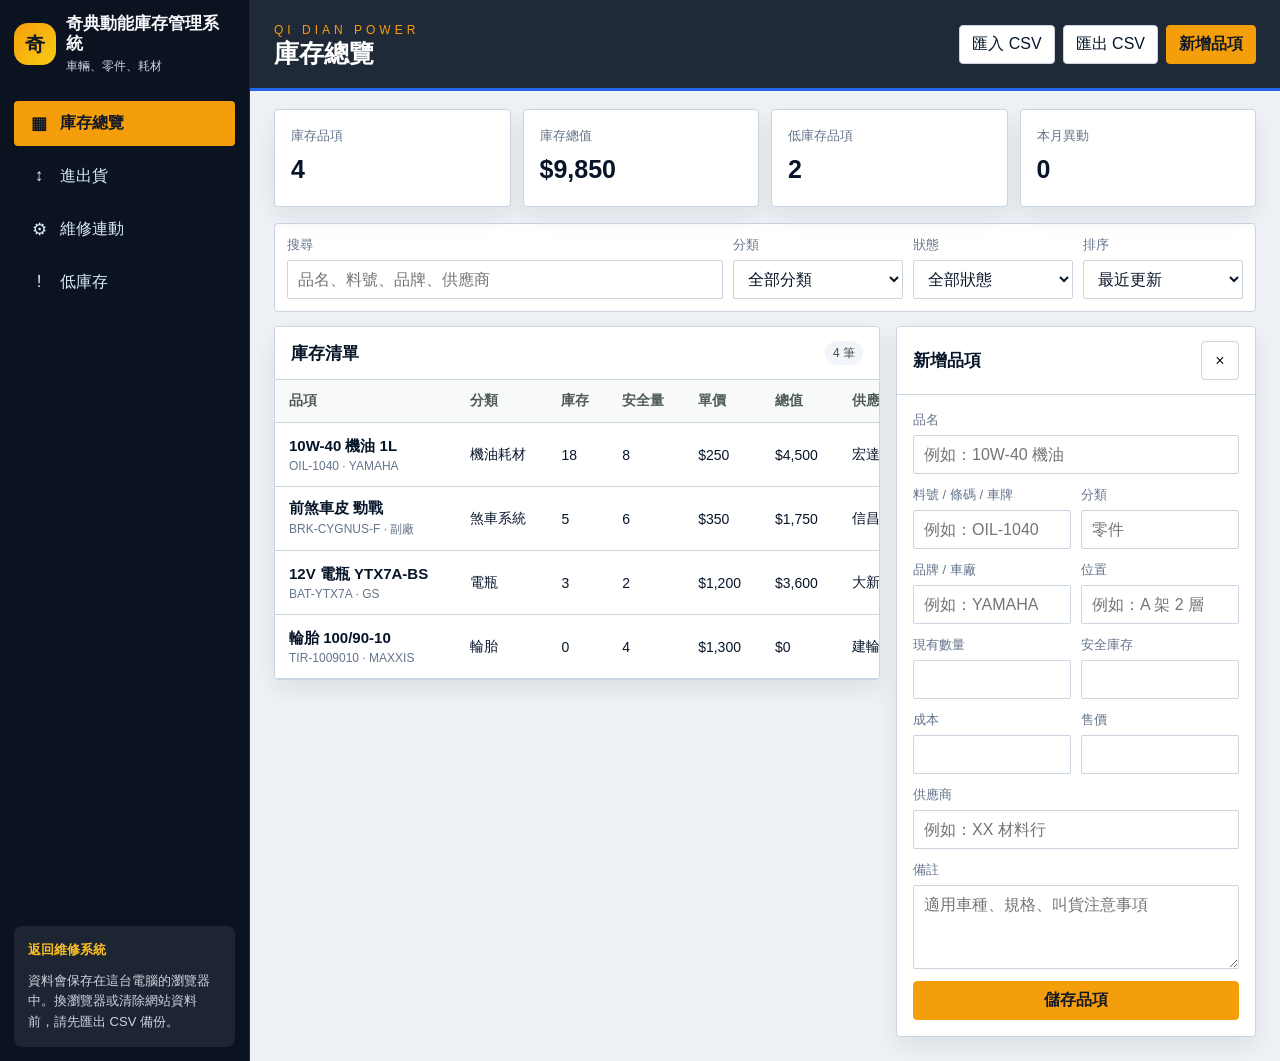
==== inventory.html @ c24cd1cf "Add inventory management page" ====
<!doctype html>
<html lang="zh-Hant">
<head>
  <meta charset="utf-8">
  <meta name="viewport" content="width=device-width, initial-scale=1">
  <title>奇典動能庫存管理系統</title>
  <style>
    :root {
      color-scheme: light;
      --bg: #eef2f6;
      --panel: #ffffff;
      --panel-2: #f1f5f9;
      --text: #061529;
      --muted: #64748b;
      --line: #cbd5e1;
      --primary: #f59e0b;
      --primary-2: #d97706;
      --accent: #2563eb;
      --danger: #dc2626;
      --ok: #16a34a;
      --side: #0b1220;
      --top: #1f2937;
      --shadow: 0 10px 24px rgba(15, 23, 42, .08);
    }

    * { box-sizing: border-box; }

    body {
      margin: 0;
      min-height: 100vh;
      font-family: "Microsoft JhengHei", "Noto Sans TC", Arial, sans-serif;
      background: var(--bg);
      color: var(--text);
    }

    button, input, select, textarea { font: inherit; }

    .app-shell {
      display: grid;
      grid-template-columns: 250px minmax(0, 1fr);
      min-height: 100vh;
    }

    aside {
      background: var(--side);
      color: #f8fafc;
      padding: 14px;
      display: flex;
      flex-direction: column;
      gap: 18px;
      border-right: 1px solid #1e293b;
    }

    .brand {
      display: flex;
      align-items: center;
      gap: 10px;
      padding: 0 0 8px;
    }

    .brand-mark {
      width: 42px;
      height: 42px;
      border-radius: 14px;
      background: linear-gradient(135deg, #f59e0b, #facc15);
      color: #111827;
      display: grid;
      place-items: center;
      font-weight: 900;
      font-size: 20px;
    }

    .brand h1 {
      margin: 0;
      font-size: 17px;
      line-height: 1.2;
      letter-spacing: 0;
    }

    .brand span {
      display: block;
      color: #cbd5e1;
      font-size: 12px;
      margin-top: 3px;
    }

    nav {
      display: grid;
      gap: 8px;
    }

    .nav-btn {
      appearance: none;
      border: 0;
      width: 100%;
      min-height: 42px;
      border-radius: 4px;
      padding: 12px 14px;
      color: #dbeafe;
      background: transparent;
      display: flex;
      align-items: center;
      gap: 10px;
      text-align: left;
      cursor: pointer;
    }

    .nav-btn:hover, .nav-btn.active {
      background: #f59e0b;
      color: #111827;
      font-weight: 900;
    }

    .nav-icon {
      width: 22px;
      text-align: center;
      font-size: 17px;
    }

    .sidebar-note {
      margin-top: auto;
      padding: 14px;
      border-radius: 8px;
      background: rgba(255,255,255,.08);
      color: #cbd5e1;
      font-size: 13px;
      line-height: 1.6;
    }

    .side-link {
      display: block;
      color: #fbbf24;
      font-weight: 900;
      text-decoration: none;
      margin-bottom: 10px;
    }

    main {
      padding: 0;
      min-width: 0;
    }

    .topbar {
      background: var(--top);
      color: #ffffff;
      border-bottom: 3px solid #2563eb;
      padding: 18px 24px;
      display: flex;
      align-items: center;
      justify-content: space-between;
      gap: 16px;
      margin-bottom: 18px;
    }

    .topbar h2 {
      margin: 0;
      font-size: 25px;
      letter-spacing: 0;
    }

    .topbar p {
      margin: 5px 0 0;
      color: #f59e0b;
      text-transform: uppercase;
      letter-spacing: 4px;
      font-size: 12px;
    }

    .actions {
      display: flex;
      align-items: center;
      gap: 8px;
      flex-wrap: wrap;
    }

    .btn {
      border: 1px solid var(--line);
      border-radius: 4px;
      background: var(--panel);
      color: var(--text);
      min-height: 39px;
      padding: 8px 12px;
      cursor: pointer;
      display: inline-flex;
      align-items: center;
      justify-content: center;
      gap: 8px;
      white-space: nowrap;
    }

    .btn:hover { border-color: #bac9c0; }
    .btn.primary { background: #f59e0b; border-color: #f59e0b; color: #111827; font-weight: 900; }
    .btn.primary:hover { background: var(--primary-2); }
    .btn.danger { color: var(--danger); border-color: #fecaca; }
    .btn.icon { width: 38px; padding: 0; }

    .stats {
      display: grid;
      grid-template-columns: repeat(4, minmax(0, 1fr));
      gap: 12px;
      margin: 0 24px 16px;
    }

    .stat {
      background: var(--panel);
      border: 1px solid var(--line);
      border-radius: 4px;
      padding: 16px;
      box-shadow: var(--shadow);
      min-height: 98px;
    }

    .stat span {
      color: var(--muted);
      font-size: 13px;
    }

    .stat strong {
      display: block;
      margin-top: 10px;
      font-size: 25px;
      letter-spacing: 0;
    }

    .toolbar {
      display: grid;
      grid-template-columns: minmax(220px, 1fr) 170px 160px 160px;
      gap: 10px;
      background: var(--panel);
      border: 1px solid var(--line);
      border-radius: 4px;
      padding: 12px;
      margin: 0 24px 14px;
    }

    .field {
      display: grid;
      gap: 6px;
    }

    label {
      color: var(--muted);
      font-size: 13px;
    }

    input, select, textarea {
      width: 100%;
      border: 1px solid var(--line);
      border-radius: 2px;
      background: white;
      color: var(--text);
      padding: 9px 10px;
      min-height: 39px;
      outline: none;
    }

    textarea {
      resize: vertical;
      min-height: 84px;
    }

    input:focus, select:focus, textarea:focus {
      border-color: var(--primary);
      box-shadow: 0 0 0 3px rgba(18, 107, 89, .12);
    }

    .content-grid {
      display: grid;
      grid-template-columns: minmax(0, 1fr) 360px;
      gap: 16px;
      align-items: start;
      padding: 0 24px 24px;
    }

    .panel {
      background: var(--panel);
      border: 1px solid var(--line);
      border-radius: 4px;
      box-shadow: var(--shadow);
      overflow: hidden;
    }

    .page-panel {
      margin: 0 24px 24px;
    }

    .panel-header {
      padding: 14px 16px;
      border-bottom: 1px solid var(--line);
      background: #ffffff;
      display: flex;
      align-items: center;
      justify-content: space-between;
      gap: 12px;
    }

    .panel-header h3 {
      margin: 0;
      font-size: 17px;
    }

    .table-wrap { overflow-x: auto; }

    table {
      width: 100%;
      border-collapse: collapse;
      min-width: 860px;
    }

    th, td {
      text-align: left;
      padding: 12px 14px;
      border-bottom: 1px solid var(--line);
      vertical-align: middle;
      font-size: 14px;
    }

    th {
      background: #f7faf8;
      color: #4f5c56;
      font-weight: 700;
      position: sticky;
      top: 0;
      z-index: 1;
    }

    tr:hover td { background: #f8fafc; }

    .name-cell strong {
      display: block;
      font-size: 15px;
    }

    .name-cell span {
      display: block;
      color: var(--muted);
      font-size: 12px;
      margin-top: 3px;
    }

    .badge {
      display: inline-flex;
      align-items: center;
      min-height: 24px;
      padding: 3px 8px;
      border-radius: 999px;
      background: var(--panel-2);
      color: #405049;
      font-size: 12px;
      white-space: nowrap;
    }

    .badge.low { background: #fff1d7; color: #8a4d00; }
    .badge.out { background: #ffe5e1; color: var(--danger); }
    .badge.ok { background: #e6f5ec; color: var(--ok); }

    .row-actions {
      display: flex;
      align-items: center;
      gap: 6px;
    }

    .form-body {
      padding: 16px;
      display: grid;
      gap: 12px;
    }

    .form-row {
      display: grid;
      grid-template-columns: 1fr 1fr;
      gap: 10px;
    }

    .tabs {
      display: grid;
      grid-template-columns: 1fr 1fr;
      background: var(--panel-2);
      padding: 4px;
      border-radius: 8px;
      gap: 4px;
    }

    .tab {
      border: 0;
      border-radius: 7px;
      background: transparent;
      min-height: 36px;
      cursor: pointer;
      color: var(--muted);
    }

    .tab.active {
      background: white;
      color: var(--text);
      box-shadow: 0 2px 8px rgba(17, 32, 25, .08);
    }

    .scan-grid {
      display: grid;
      grid-template-columns: minmax(180px, 1fr) 110px;
      gap: 10px;
    }

    .scan-code {
      font-size: 24px;
      font-weight: 800;
      min-height: 58px;
      letter-spacing: 0;
    }

    .scan-result {
      border: 1px dashed var(--line);
      border-radius: 8px;
      min-height: 72px;
      padding: 12px;
      display: grid;
      align-content: center;
      gap: 4px;
      color: var(--muted);
      background: #fbfcfb;
    }

    .scan-result strong {
      color: var(--text);
      font-size: 16px;
    }

    .scan-result.success {
      border-color: #9ed2b4;
      background: #eef9f2;
    }

    .scan-result.error {
      border-color: #efb8b1;
      background: #fff2f0;
    }

    .camera-box {
      border: 1px solid var(--line);
      border-radius: 8px;
      overflow: hidden;
      background: #101714;
    }

    .camera-box video {
      display: block;
      width: 100%;
      max-height: 260px;
      object-fit: cover;
    }

    .empty {
      padding: 34px 16px;
      text-align: center;
      color: var(--muted);
    }

    .log-list {
      display: grid;
      gap: 10px;
      max-height: 360px;
      overflow: auto;
      padding: 14px 16px 16px;
    }

    .log-item {
      border: 1px solid var(--line);
      border-radius: 8px;
      padding: 10px;
      background: #fbfcfb;
      display: grid;
      gap: 4px;
    }

    .log-item strong {
      font-size: 14px;
    }

    .log-item span {
      color: var(--muted);
      font-size: 12px;
    }

    .log-head {
      display: flex;
      align-items: flex-start;
      justify-content: space-between;
      gap: 10px;
    }

    .log-head .btn {
      min-height: 30px;
      width: 30px;
      flex: 0 0 auto;
    }

    .sync-summary {
      display: grid;
      grid-template-columns: repeat(3, minmax(0, 1fr));
      gap: 10px;
      padding: 14px 16px 0;
    }

    .sync-pill {
      background: #f8fafc;
      border: 1px solid var(--line);
      border-radius: 4px;
      padding: 12px;
      color: var(--muted);
      font-size: 13px;
    }

    .sync-pill strong {
      display: block;
      color: var(--text);
      font-size: 22px;
      margin-top: 4px;
    }

    .repair-list {
      display: grid;
      gap: 12px;
      padding: 16px;
    }

    .repair-card {
      border: 1px solid var(--line);
      border-radius: 4px;
      background: #ffffff;
      overflow: hidden;
    }

    .repair-head {
      display: flex;
      align-items: flex-start;
      justify-content: space-between;
      gap: 12px;
      padding: 12px;
      background: #f8fafc;
      border-bottom: 1px solid var(--line);
    }

    .repair-head strong {
      display: block;
      font-size: 16px;
    }

    .repair-head span, .repair-part span {
      color: var(--muted);
      font-size: 13px;
    }

    .repair-parts {
      display: grid;
      gap: 8px;
      padding: 12px;
    }

    .repair-part {
      display: grid;
      grid-template-columns: minmax(180px, 1fr) minmax(170px, 1fr) auto;
      gap: 10px;
      align-items: center;
      border: 1px solid #e2e8f0;
      border-radius: 4px;
      padding: 10px;
    }

    .repair-match {
      color: var(--ok);
      font-weight: 900;
      font-size: 13px;
    }

    .repair-miss {
      color: var(--danger);
      font-weight: 900;
      font-size: 13px;
    }

    .repair-done {
      color: var(--muted);
      font-weight: 900;
      font-size: 13px;
    }

    .hidden { display: none !important; }

    @media (max-width: 1080px) {
      .app-shell { grid-template-columns: 1fr; }
      aside {
        position: sticky;
        top: 0;
        z-index: 3;
        padding: 12px;
      }
      .brand, .sidebar-note { display: none; }
      nav {
        display: flex;
        overflow-x: auto;
      }
      .nav-btn {
        width: auto;
        min-width: 118px;
        justify-content: center;
      }
      .stats { grid-template-columns: repeat(2, minmax(0, 1fr)); }
      .content-grid { grid-template-columns: 1fr; }
      .toolbar { grid-template-columns: 1fr 1fr; }
      .repair-part { grid-template-columns: 1fr; }
    }

    @media (max-width: 640px) {
      main { padding: 16px; }
      .topbar { align-items: flex-start; flex-direction: column; }
      .stats { grid-template-columns: 1fr; }
      .toolbar { grid-template-columns: 1fr; }
      .form-row { grid-template-columns: 1fr; }
      .sync-summary { grid-template-columns: 1fr; }
      .actions { width: 100%; }
      .actions .btn { flex: 1 1 auto; }
    }
  </style>
</head>
<body>
  <div class="app-shell">
    <aside>
      <div class="brand">
        <div class="brand-mark">奇</div>
        <div>
          <h1>奇典動能庫存管理系統</h1>
          <span>車輛、零件、耗材</span>
        </div>
      </div>
      <nav aria-label="主要功能">
        <button class="nav-btn active" data-view="inventory"><span class="nav-icon">▦</span>庫存總覽</button>
        <button class="nav-btn" data-view="movement"><span class="nav-icon">↕</span>進出貨</button>
        <button class="nav-btn" data-view="repair"><span class="nav-icon">⚙</span>維修連動</button>
        <button class="nav-btn" data-view="alerts"><span class="nav-icon">!</span>低庫存</button>
      </nav>
      <div class="sidebar-note">
        <a class="side-link" href="index.html">返回維修系統</a>
        資料會保存在這台電腦的瀏覽器中。換瀏覽器或清除網站資料前，請先匯出 CSV 備份。
      </div>
    </aside>

    <main>
      <section class="topbar">
        <div>
          <p id="viewSubtitle">QI DIAN POWER</p>
          <h2 id="viewTitle">庫存總覽</h2>
        </div>
        <div class="actions">
          <button class="btn" id="importBtn">匯入 CSV</button>
          <button class="btn" id="exportBtn">匯出 CSV</button>
          <button class="btn primary" id="newItemBtn">新增品項</button>
          <input class="hidden" type="file" id="importFile" accept=".csv,text/csv">
        </div>
      </section>

      <section class="stats" aria-label="庫存統計">
        <div class="stat"><span>庫存品項</span><strong id="statItems">0</strong></div>
        <div class="stat"><span>庫存總值</span><strong id="statValue">$0</strong></div>
        <div class="stat"><span>低庫存品項</span><strong id="statLow">0</strong></div>
        <div class="stat"><span>本月異動</span><strong id="statMoves">0</strong></div>
      </section>

      <section id="inventoryView">
        <div class="toolbar">
          <div class="field">
            <label for="searchInput">搜尋</label>
            <input id="searchInput" type="search" placeholder="品名、料號、品牌、供應商">
          </div>
          <div class="field">
            <label for="categoryFilter">分類</label>
            <select id="categoryFilter">
              <option value="">全部分類</option>
            </select>
          </div>
          <div class="field">
            <label for="statusFilter">狀態</label>
            <select id="statusFilter">
              <option value="">全部狀態</option>
              <option value="ok">庫存正常</option>
              <option value="low">低庫存</option>
              <option value="out">缺貨</option>
            </select>
          </div>
          <div class="field">
            <label for="sortSelect">排序</label>
            <select id="sortSelect">
              <option value="updatedDesc">最近更新</option>
              <option value="nameAsc">品名 A-Z</option>
              <option value="stockAsc">庫存由少到多</option>
              <option value="valueDesc">總值由高到低</option>
            </select>
          </div>
        </div>

        <div class="content-grid">
          <div class="panel">
            <div class="panel-header">
              <h3>庫存清單</h3>
              <span class="badge" id="resultCount">0 筆</span>
            </div>
            <div class="table-wrap">
              <table>
                <thead>
                  <tr>
                    <th>品項</th>
                    <th>分類</th>
                    <th>庫存</th>
                    <th>安全量</th>
                    <th>單價</th>
                    <th>總值</th>
                    <th>供應商</th>
                    <th>狀態</th>
                    <th>操作</th>
                  </tr>
                </thead>
                <tbody id="itemsTable"></tbody>
              </table>
            </div>
            <div class="empty hidden" id="emptyState">目前沒有符合條件的庫存品項。</div>
          </div>

          <div class="panel">
            <div class="panel-header">
              <h3 id="formTitle">新增品項</h3>
              <button class="btn icon" id="clearFormBtn" title="清空表單">×</button>
            </div>
            <form class="form-body" id="itemForm">
              <input type="hidden" id="itemId">
              <div class="field">
                <label for="itemName">品名</label>
                <input id="itemName" required placeholder="例如：10W-40 機油">
              </div>
              <div class="form-row">
                <div class="field">
                  <label for="itemSku">料號 / 條碼 / 車牌</label>
                  <input id="itemSku" placeholder="例如：OIL-1040">
                </div>
                <div class="field">
                  <label for="itemCategory">分類</label>
                  <input id="itemCategory" list="categoryList" required placeholder="零件">
                  <datalist id="categoryList"></datalist>
                </div>
              </div>
              <div class="form-row">
                <div class="field">
                  <label for="itemBrand">品牌 / 車廠</label>
                  <input id="itemBrand" placeholder="例如：YAMAHA">
                </div>
                <div class="field">
                  <label for="itemLocation">位置</label>
                  <input id="itemLocation" placeholder="例如：A 架 2 層">
                </div>
              </div>
              <div class="form-row">
                <div class="field">
                  <label for="itemStock">現有數量</label>
                  <input id="itemStock" type="number" min="0" step="1" required>
                </div>
                <div class="field">
                  <label for="itemMin">安全庫存</label>
                  <input id="itemMin" type="number" min="0" step="1" required>
                </div>
              </div>
              <div class="form-row">
                <div class="field">
                  <label for="itemCost">成本</label>
                  <input id="itemCost" type="number" min="0" step="1">
                </div>
                <div class="field">
                  <label for="itemPrice">售價</label>
                  <input id="itemPrice" type="number" min="0" step="1" required>
                </div>
              </div>
              <div class="field">
                <label for="itemSupplier">供應商</label>
                <input id="itemSupplier" placeholder="例如：XX 材料行">
              </div>
              <div class="field">
                <label for="itemNote">備註</label>
                <textarea id="itemNote" placeholder="適用車種、規格、叫貨注意事項"></textarea>
              </div>
              <button class="btn primary" type="submit">儲存品項</button>
            </form>
          </div>
        </div>
      </section>

      <section id="movementView" class="hidden">
        <div class="content-grid">
          <div class="panel">
            <div class="panel-header">
              <h3>掃描加減庫存</h3>
              <span class="badge">掃描料號或條碼</span>
            </div>
            <form class="form-body" id="scanForm">
              <div class="tabs" role="tablist">
                <button class="tab scan-tab active" type="button" data-scan-type="in">掃描加庫存</button>
                <button class="tab scan-tab" type="button" data-scan-type="out">掃描扣庫存</button>
              </div>
              <div class="scan-grid">
                <div class="field">
                  <label for="scanCode">條碼 / 料號</label>
                  <input class="scan-code" id="scanCode" autocomplete="off" placeholder="掃描後按 Enter" required>
                </div>
                <div class="field">
                  <label for="scanQty">數量</label>
                  <input id="scanQty" type="number" min="1" step="1" value="1" required>
                </div>
              </div>
              <div class="form-row">
                <div class="field">
                  <label for="scanDate">進出貨日期</label>
                  <input id="scanDate" type="date" required>
                </div>
                <div class="field">
                  <label for="scanPayment">付款方式</label>
                  <select id="scanPayment" required>
                    <option value="cash">現金</option>
                    <option value="monthly">月結</option>
                  </select>
                </div>
              </div>
              <div class="field">
                <label for="scanNote">備註</label>
                <input id="scanNote" placeholder="例如：掃描銷售、補貨入庫">
              </div>
              <div class="scan-result" id="scanResult">
                <strong>等待掃描</strong>
                <span>會比對品項的「料號 / 條碼 / 車牌」欄位，也可輸入完整品名。</span>
              </div>
              <div class="actions">
                <button class="btn" type="button" id="startCameraBtn">開啟相機掃描</button>
                <button class="btn hidden" type="button" id="stopCameraBtn">停止相機</button>
              </div>
              <div class="camera-box hidden" id="cameraBox">
                <video id="scanVideo" muted playsinline></video>
              </div>
              <button class="btn primary" type="submit">執行掃描異動</button>
            </form>
          </div>

          <div class="panel">
            <div class="panel-header">
              <h3>最近異動</h3>
              <button class="btn danger" id="clearLogsBtn">清除紀錄</button>
            </div>
            <div class="log-list" id="logList"></div>
            <div class="empty hidden" id="logEmpty">尚無進出貨紀錄。</div>
          </div>
        </div>

        <div class="panel" style="margin-top: 16px;">
          <div class="panel-header">
            <h3>手動進出貨登記</h3>
          </div>
          <form class="form-body" id="moveForm">
            <div class="tabs" role="tablist">
              <button class="tab move-tab active" type="button" data-move-type="in">進貨</button>
              <button class="tab move-tab" type="button" data-move-type="out">出貨 / 維修使用</button>
            </div>
            <div class="field">
              <label for="moveItem">品項</label>
              <select id="moveItem" required></select>
            </div>
            <div class="form-row">
              <div class="field">
                <label for="moveQty">數量</label>
                <input id="moveQty" type="number" min="1" step="1" required>
              </div>
              <div class="field">
                <label for="moveDate">進出貨日期</label>
                <input id="moveDate" type="date" required>
              </div>
            </div>
            <div class="field">
              <label for="movePayment">付款方式</label>
              <select id="movePayment" required>
                <option value="cash">現金</option>
                <option value="monthly">月結</option>
              </select>
            </div>
            <div class="field">
              <label for="moveNote">備註</label>
              <textarea id="moveNote" placeholder="例如：客戶維修、補貨單號、供應商"></textarea>
            </div>
            <button class="btn primary" type="submit">登記異動</button>
          </form>
        </div>
      </section>

      <section id="repairView" class="hidden">
        <div class="panel page-panel">
          <div class="panel-header">
            <h3>維修系統連動扣庫存</h3>
            <div class="actions">
              <a class="btn" href="index.html">開啟維修系統</a>
              <button class="btn primary" id="refreshRepairBtn" type="button">重新讀取工單</button>
            </div>
          </div>
          <div class="sync-summary" id="repairSummary"></div>
          <div class="repair-list" id="repairList"></div>
          <div class="empty hidden" id="repairEmpty">目前讀不到維修工單，請先在維修系統建立正式工單。</div>
        </div>
      </section>

      <section id="alertsView" class="hidden">
        <div class="panel page-panel">
          <div class="panel-header">
            <h3>低庫存與缺貨品項</h3>
            <span class="badge low" id="alertCount">0 筆需處理</span>
          </div>
          <div class="table-wrap">
            <table>
              <thead>
                <tr>
                  <th>品項</th>
                  <th>分類</th>
                  <th>目前庫存</th>
                  <th>安全量</th>
                  <th>建議補量</th>
                  <th>供應商</th>
                  <th>位置</th>
                  <th>操作</th>
                </tr>
              </thead>
              <tbody id="alertsTable"></tbody>
            </table>
          </div>
          <div class="empty hidden" id="alertsEmpty">所有品項都高於安全庫存。</div>
        </div>
      </section>
    </main>
  </div>

  <script>
    const STORAGE_KEY = "motorcycle-shop-inventory-v1";
    const LOG_KEY = "motorcycle-shop-inventory-logs-v1";
    const REPAIR_KEY = "shaochi_v14_data";

    const defaultItems = [
      { id: crypto.randomUUID(), name: "10W-40 機油 1L", sku: "OIL-1040", category: "機油耗材", brand: "YAMAHA", location: "A1", stock: 18, min: 8, cost: 150, price: 250, supplier: "宏達材料", note: "常用保養品", updatedAt: new Date().toISOString() },
      { id: crypto.randomUUID(), name: "前煞車皮 勁戰", sku: "BRK-CYGNUS-F", category: "煞車系統", brand: "副廠", location: "B2", stock: 5, min: 6, cost: 180, price: 350, supplier: "信昌零件", note: "適用三至五代", updatedAt: new Date().toISOString() },
      { id: crypto.randomUUID(), name: "12V 電瓶 YTX7A-BS", sku: "BAT-YTX7A", category: "電瓶", brand: "GS", location: "C1", stock: 3, min: 2, cost: 780, price: 1200, supplier: "大新電池", note: "", updatedAt: new Date().toISOString() },
      { id: crypto.randomUUID(), name: "輪胎 100/90-10", sku: "TIR-1009010", category: "輪胎", brand: "MAXXIS", location: "輪胎架", stock: 0, min: 4, cost: 850, price: 1300, supplier: "建輪輪胎", note: "缺貨需補", updatedAt: new Date().toISOString() }
    ];

    let items = loadItems();
    let logs = loadLogs();
    let currentMoveType = "in";
    let currentScanType = "in";
    let cameraStream = null;
    let cameraDetector = null;
    let cameraLoopActive = false;
    let lastCameraCode = "";

    const els = {
      viewTitle: document.querySelector("#viewTitle"),
      viewSubtitle: document.querySelector("#viewSubtitle"),
      navBtns: document.querySelectorAll(".nav-btn"),
      inventoryView: document.querySelector("#inventoryView"),
      movementView: document.querySelector("#movementView"),
      repairView: document.querySelector("#repairView"),
      alertsView: document.querySelector("#alertsView"),
      searchInput: document.querySelector("#searchInput"),
      categoryFilter: document.querySelector("#categoryFilter"),
      statusFilter: document.querySelector("#statusFilter"),
      sortSelect: document.querySelector("#sortSelect"),
      itemsTable: document.querySelector("#itemsTable"),
      alertsTable: document.querySelector("#alertsTable"),
      emptyState: document.querySelector("#emptyState"),
      alertsEmpty: document.querySelector("#alertsEmpty"),
      resultCount: document.querySelector("#resultCount"),
      alertCount: document.querySelector("#alertCount"),
      statItems: document.querySelector("#statItems"),
      statValue: document.querySelector("#statValue"),
      statLow: document.querySelector("#statLow"),
      statMoves: document.querySelector("#statMoves"),
      itemForm: document.querySelector("#itemForm"),
      formTitle: document.querySelector("#formTitle"),
      itemId: document.querySelector("#itemId"),
      itemName: document.querySelector("#itemName"),
      itemSku: document.querySelector("#itemSku"),
      itemCategory: document.querySelector("#itemCategory"),
      itemBrand: document.querySelector("#itemBrand"),
      itemLocation: document.querySelector("#itemLocation"),
      itemStock: document.querySelector("#itemStock"),
      itemMin: document.querySelector("#itemMin"),
      itemCost: document.querySelector("#itemCost"),
      itemPrice: document.querySelector("#itemPrice"),
      itemSupplier: document.querySelector("#itemSupplier"),
      itemNote: document.querySelector("#itemNote"),
      categoryList: document.querySelector("#categoryList"),
      clearFormBtn: document.querySelector("#clearFormBtn"),
      newItemBtn: document.querySelector("#newItemBtn"),
      exportBtn: document.querySelector("#exportBtn"),
      importBtn: document.querySelector("#importBtn"),
      importFile: document.querySelector("#importFile"),
      scanForm: document.querySelector("#scanForm"),
      scanCode: document.querySelector("#scanCode"),
      scanQty: document.querySelector("#scanQty"),
      scanDate: document.querySelector("#scanDate"),
      scanPayment: document.querySelector("#scanPayment"),
      scanNote: document.querySelector("#scanNote"),
      scanResult: document.querySelector("#scanResult"),
      scanTabs: document.querySelectorAll(".scan-tab"),
      startCameraBtn: document.querySelector("#startCameraBtn"),
      stopCameraBtn: document.querySelector("#stopCameraBtn"),
      cameraBox: document.querySelector("#cameraBox"),
      scanVideo: document.querySelector("#scanVideo"),
      moveForm: document.querySelector("#moveForm"),
      moveItem: document.querySelector("#moveItem"),
      moveQty: document.querySelector("#moveQty"),
      moveDate: document.querySelector("#moveDate"),
      movePayment: document.querySelector("#movePayment"),
      moveNote: document.querySelector("#moveNote"),
      moveTabs: document.querySelectorAll(".move-tab"),
      logList: document.querySelector("#logList"),
      logEmpty: document.querySelector("#logEmpty"),
      clearLogsBtn: document.querySelector("#clearLogsBtn"),
      refreshRepairBtn: document.querySelector("#refreshRepairBtn"),
      repairSummary: document.querySelector("#repairSummary"),
      repairList: document.querySelector("#repairList"),
      repairEmpty: document.querySelector("#repairEmpty")
    };

    init();

    function init() {
      els.scanDate.valueAsDate = new Date();
      els.moveDate.valueAsDate = new Date();
      bindEvents();
      render();
    }

    function bindEvents() {
      els.navBtns.forEach(btn => btn.addEventListener("click", () => switchView(btn.dataset.view)));
      [els.searchInput, els.categoryFilter, els.statusFilter, els.sortSelect].forEach(el => el.addEventListener("input", renderInventory));
      els.itemForm.addEventListener("submit", saveItem);
      els.clearFormBtn.addEventListener("click", resetForm);
      els.newItemBtn.addEventListener("click", () => {
        switchView("inventory");
        resetForm();
        els.itemName.focus();
      });
      els.exportBtn.addEventListener("click", exportCsv);
      els.importBtn.addEventListener("click", () => els.importFile.click());
      els.importFile.addEventListener("change", importCsv);
      els.scanTabs.forEach(tab => tab.addEventListener("click", () => setScanType(tab.dataset.scanType)));
      els.scanForm.addEventListener("submit", saveScannedMovement);
      els.startCameraBtn.addEventListener("click", startCameraScan);
      els.stopCameraBtn.addEventListener("click", stopCameraScan);
      els.moveTabs.forEach(tab => tab.addEventListener("click", () => setMoveType(tab.dataset.moveType)));
      els.moveForm.addEventListener("submit", saveMovement);
      els.clearLogsBtn.addEventListener("click", clearLogs);
      els.refreshRepairBtn.addEventListener("click", renderRepairLink);
    }

    function loadItems() {
      const saved = localStorage.getItem(STORAGE_KEY);
      if (!saved) {
        localStorage.setItem(STORAGE_KEY, JSON.stringify(defaultItems));
        return defaultItems;
      }
      try { return JSON.parse(saved); } catch { return defaultItems; }
    }

    function loadLogs() {
      const saved = localStorage.getItem(LOG_KEY);
      if (!saved) return [];
      try { return JSON.parse(saved); } catch { return []; }
    }

    function persist() {
      localStorage.setItem(STORAGE_KEY, JSON.stringify(items));
      localStorage.setItem(LOG_KEY, JSON.stringify(logs));
    }

    function render() {
      renderStats();
      renderCategories();
      renderInventory();
      renderMoveOptions();
      renderLogs();
      renderRepairLink();
      renderAlerts();
    }

    function renderStats() {
      const totalValue = items.reduce((sum, item) => sum + item.stock * item.price, 0);
      const lowCount = items.filter(item => item.stock <= item.min).length;
      const month = new Date().toISOString().slice(0, 7);
      const monthlyMoves = logs.filter(log => log.date.startsWith(month)).length;
      els.statItems.textContent = items.length;
      els.statValue.textContent = money(totalValue);
      els.statLow.textContent = lowCount;
      els.statMoves.textContent = monthlyMoves;
    }

    function renderCategories() {
      const categories = [...new Set(items.map(item => item.category).filter(Boolean))].sort((a, b) => a.localeCompare(b, "zh-Hant"));
      const selected = els.categoryFilter.value;
      els.categoryFilter.innerHTML = '<option value="">全部分類</option>' + categories.map(cat => `<option value="${escapeHtml(cat)}">${escapeHtml(cat)}</option>`).join("");
      els.categoryFilter.value = categories.includes(selected) ? selected : "";
      els.categoryList.innerHTML = categories.map(cat => `<option value="${escapeHtml(cat)}"></option>`).join("");
    }

    function renderInventory() {
      const visible = getFilteredItems();
      els.resultCount.textContent = `${visible.length} 筆`;
      els.itemsTable.innerHTML = visible.map(item => `
        <tr>
          <td class="name-cell"><strong>${escapeHtml(item.name)}</strong><span>${escapeHtml(item.sku || "無料號")} · ${escapeHtml(item.brand || "未填品牌")}</span></td>
          <td>${escapeHtml(item.category)}</td>
          <td>${item.stock}</td>
          <td>${item.min}</td>
          <td>${money(item.price)}</td>
          <td>${money(item.price * item.stock)}</td>
          <td>${escapeHtml(item.supplier || "-")}</td>
          <td>${statusBadge(item)}</td>
          <td>
            <div class="row-actions">
              <button class="btn icon" title="編輯" onclick="editItem('${item.id}')">✎</button>
              <button class="btn icon danger" title="刪除" onclick="deleteItem('${item.id}')">×</button>
            </div>
          </td>
        </tr>
      `).join("");
      els.emptyState.classList.toggle("hidden", visible.length > 0);
    }

    function getFilteredItems() {
      const keyword = els.searchInput.value.trim().toLowerCase();
      const category = els.categoryFilter.value;
      const status = els.statusFilter.value;
      const sort = els.sortSelect.value;
      let visible = items.filter(item => {
        const haystack = [item.name, item.sku, item.brand, item.supplier, item.category, item.location, item.note].join(" ").toLowerCase();
        return (!keyword || haystack.includes(keyword)) &&
          (!category || item.category === category) &&
          (!status || getStatus(item) === status);
      });
      visible.sort((a, b) => {
        if (sort === "nameAsc") return a.name.localeCompare(b.name, "zh-Hant");
        if (sort === "stockAsc") return a.stock - b.stock;
        if (sort === "valueDesc") return (b.stock * b.price) - (a.stock * a.price);
        return new Date(b.updatedAt) - new Date(a.updatedAt);
      });
      return visible;
    }

    function renderMoveOptions() {
      els.moveItem.innerHTML = items
        .slice()
        .sort((a, b) => a.name.localeCompare(b.name, "zh-Hant"))
        .map(item => `<option value="${item.id}">${escapeHtml(item.name)}（目前 ${item.stock}）</option>`)
        .join("");
    }

    function renderLogs() {
      const recent = logs.slice().sort((a, b) => new Date(b.createdAt) - new Date(a.createdAt)).slice(0, 30);
      els.logList.innerHTML = recent.map(log => `
        <div class="log-item">
          <div class="log-head">
            <strong>${log.type === "in" ? "進貨" : "出貨"} ${log.qty}：${escapeHtml(log.itemName)}</strong>
            <button class="btn icon danger" title="刪除紀錄" onclick="deleteLog('${log.id}')">×</button>
          </div>
          <span>${formatLogDate(log.date)} · 付款：${paymentLabel(log.paymentMethod)} · ${escapeHtml(log.note || "無備註")}</span>
        </div>
      `).join("");
      els.logEmpty.classList.toggle("hidden", recent.length > 0);
    }

    function renderRepairLink() {
      const orders = loadRepairOrders();
      const rows = orders.map(order => {
        const parts = parseRepairItems(order.items);
        return { order, parts };
      }).filter(row => row.parts.length);

      const totalParts = rows.reduce((sum, row) => sum + row.parts.length, 0);
      const linkedParts = rows.reduce((sum, row) => sum + row.parts.filter(part => isRepairPartLinked(row.order, part)).length, 0);
      const matchedParts = rows.reduce((sum, row) => sum + row.parts.filter(part => matchInventoryItem(part)).length, 0);
      els.repairSummary.innerHTML = `
        <div class="sync-pill">讀到正式工單<strong>${orders.length}</strong></div>
        <div class="sync-pill">可比對零件<strong>${matchedParts} / ${totalParts}</strong></div>
        <div class="sync-pill">已扣庫存<strong>${linkedParts}</strong></div>
      `;

      els.repairList.innerHTML = rows.map(({ order, parts }) => `
        <article class="repair-card">
          <div class="repair-head">
            <div>
              <strong>${escapeHtml(order.plate || "無車牌")}｜${escapeHtml(order.name || "未填客戶")}</strong>
              <span>${formatLogDate(dateKey(order.date || order.createdAt || order.updatedAt))} · ${escapeHtml(order.status || order.workStatus || "工單")}</span>
            </div>
            <span class="badge">${money(order.amount || 0)}</span>
          </div>
          <div class="repair-parts">
            ${parts.map(part => repairPartRow(order, part)).join("")}
          </div>
        </article>
      `).join("");
      els.repairEmpty.classList.toggle("hidden", rows.length > 0);
    }

    function repairPartRow(order, part) {
      const matched = matchInventoryItem(part);
      const done = isRepairPartLinked(order, part);
      const stockText = matched ? `${matched.name}｜目前 ${matched.stock}` : "庫存內找不到相同品名或料號";
      let action = `<span class="repair-miss">先建立庫存品項</span>`;
      if (matched && done) action = `<span class="repair-done">已扣庫存</span>`;
      if (matched && !done) {
        action = `<button class="btn primary" onclick="applyRepairPart('${encodeURIComponent(repairOrderId(order))}', '${encodeURIComponent(part.name)}')">扣庫存</button>`;
      }
      return `
        <div class="repair-part">
          <div><strong>${escapeHtml(part.name)}</strong><span>維修使用數量 ${part.qty}</span></div>
          <div class="${matched ? "repair-match" : "repair-miss"}">${escapeHtml(stockText)}</div>
          <div>${action}</div>
        </div>
      `;
    }

    function loadRepairOrders() {
      try {
        const data = JSON.parse(localStorage.getItem(REPAIR_KEY) || "{}");
        return (Array.isArray(data.orders) ? data.orders : [])
          .filter(order => !String(order.type || order.status || "").includes("估價"))
          .sort((a, b) => new Date(dateKey(b.date || b.createdAt || b.updatedAt)) - new Date(dateKey(a.date || a.createdAt || a.updatedAt)));
      } catch {
        return [];
      }
    }

    function parseRepairItems(value) {
      const rawParts = [];
      if (Array.isArray(value)) {
        value.forEach(part => rawParts.push({ name: part.name || "", qty: Math.max(1, numberValue(part.qty || 1)) }));
      } else {
        String(value || "").split("\n").forEach(line => {
          const match = line.trim().match(/^(.*?)\s+x(\d+)\s+\$([\d,]+)$/);
          if (match) rawParts.push({ name: match[1].trim(), qty: Math.max(1, Number(match[2] || 1)) });
        });
      }

      const combined = new Map();
      rawParts.forEach(part => {
        const name = part.name.trim();
        if (!name) return;
        const key = normalizeCode(name);
        const existing = combined.get(key) || { name, qty: 0 };
        existing.qty += part.qty;
        combined.set(key, existing);
      });
      return [...combined.values()];
    }

    function matchInventoryItem(part) {
      const name = normalizeCode(part.name);
      if (!name) return null;
      return items.find(item => {
        const itemName = normalizeCode(item.name);
        const sku = normalizeCode(item.sku);
        return itemName === name || (sku && sku === name);
      }) || items.find(item => {
        const itemName = normalizeCode(item.name);
        return itemName && (itemName.includes(name) || name.includes(itemName));
      }) || items.find(item => {
        const sku = normalizeCode(item.sku);
        return sku && (sku.includes(name) || name.includes(sku));
      });
    }

    function repairOrderId(order) {
      return String(order.id || [order.plate, order.date, order.km, order.amount].join("|"));
    }

    function repairLogKey(order, part) {
      return `${repairOrderId(order)}::${normalizeCode(part.name)}`;
    }

    function isRepairPartLinked(order, part) {
      const key = repairLogKey(order, part);
      return logs.some(log => log.source === "repair" && log.repairKey === key);
    }

    window.applyRepairPart = function(encodedOrderId, encodedPartName) {
      const orderId = decodeURIComponent(encodedOrderId);
      const partName = decodeURIComponent(encodedPartName);
      const order = loadRepairOrders().find(current => repairOrderId(current) === orderId);
      if (!order) {
        alert("找不到這張維修工單，請重新讀取。");
        return;
      }
      const part = parseRepairItems(order.items).find(current => normalizeCode(current.name) === normalizeCode(partName));
      if (!part) {
        alert("找不到這個維修項目，請重新讀取。");
        return;
      }
      if (isRepairPartLinked(order, part)) {
        alert("這個維修項目已經扣過庫存。");
        return;
      }
      const item = matchInventoryItem(part);
      if (!item) {
        alert(`庫存內找不到「${part.name}」，請先新增同名品項或料號。`);
        return;
      }
      const orderDate = dateKey(order.date || order.createdAt || order.updatedAt) || new Date().toISOString().slice(0, 10);
      const result = adjustStock(item, "out", part.qty, orderDate, `維修工單 ${order.plate || ""} 使用：${part.name}`, "repair", {
        source: "repair",
        repairKey: repairLogKey(order, part),
        repairOrderId: repairOrderId(order),
        repairPlate: order.plate || "",
        repairPartName: part.name
      });
      if (!result.ok) {
        alert(result.message);
        return;
      }
      persist();
      render();
    };

    function renderAlerts() {
      const alerts = items.filter(item => item.stock <= item.min).sort((a, b) => a.stock - b.stock);
      els.alertCount.textContent = `${alerts.length} 筆需處理`;
      els.alertsTable.innerHTML = alerts.map(item => `
        <tr>
          <td class="name-cell"><strong>${escapeHtml(item.name)}</strong><span>${escapeHtml(item.sku || "無料號")}</span></td>
          <td>${escapeHtml(item.category)}</td>
          <td>${item.stock}</td>
          <td>${item.min}</td>
          <td>${Math.max(item.min * 2 - item.stock, 1)}</td>
          <td>${escapeHtml(item.supplier || "-")}</td>
          <td>${escapeHtml(item.location || "-")}</td>
          <td><button class="btn" onclick="quickRestock('${item.id}')">快速補貨</button></td>
        </tr>
      `).join("");
      els.alertsEmpty.classList.toggle("hidden", alerts.length > 0);
    }

    function saveItem(event) {
      event.preventDefault();
      const id = els.itemId.value || crypto.randomUUID();
      const existing = items.find(item => item.id === id);
      const item = {
        id,
        name: els.itemName.value.trim(),
        sku: els.itemSku.value.trim(),
        category: els.itemCategory.value.trim(),
        brand: els.itemBrand.value.trim(),
        location: els.itemLocation.value.trim(),
        stock: numberValue(els.itemStock.value),
        min: numberValue(els.itemMin.value),
        cost: numberValue(els.itemCost.value),
        price: numberValue(els.itemPrice.value),
        supplier: els.itemSupplier.value.trim(),
        note: els.itemNote.value.trim(),
        updatedAt: new Date().toISOString()
      };
      if (existing) {
        items = items.map(current => current.id === id ? item : current);
      } else {
        items.unshift(item);
      }
      persist();
      resetForm();
      render();
    }

    window.editItem = function(id) {
      const item = items.find(current => current.id === id);
      if (!item) return;
      els.formTitle.textContent = "編輯品項";
      els.itemId.value = item.id;
      els.itemName.value = item.name;
      els.itemSku.value = item.sku;
      els.itemCategory.value = item.category;
      els.itemBrand.value = item.brand;
      els.itemLocation.value = item.location;
      els.itemStock.value = item.stock;
      els.itemMin.value = item.min;
      els.itemCost.value = item.cost;
      els.itemPrice.value = item.price;
      els.itemSupplier.value = item.supplier;
      els.itemNote.value = item.note;
      els.itemName.focus();
    };

    window.deleteItem = function(id) {
      const item = items.find(current => current.id === id);
      if (!item || !confirm(`確定刪除「${item.name}」？`)) return;
      items = items.filter(current => current.id !== id);
      logs = logs.filter(log => log.itemId !== id);
      persist();
      resetForm();
      render();
    };

    window.quickRestock = function(id) {
      switchView("movement");
      setMoveType("in");
      els.moveItem.value = id;
      const item = items.find(current => current.id === id);
      els.moveQty.value = item ? Math.max(item.min * 2 - item.stock, 1) : 1;
      els.moveNote.value = "低庫存快速補貨";
    };

    function saveScannedMovement(event) {
      event.preventDefault();
      const code = normalizeCode(els.scanCode.value);
      const qty = Math.max(numberValue(els.scanQty.value), 1);
      const item = findScannedItem(code);
      if (!item) {
        showScanResult("error", "找不到品項", `沒有料號、條碼或品名符合「${els.scanCode.value.trim()}」。`);
        els.scanCode.select();
        return;
      }
      const result = adjustStock(item, currentScanType, qty, els.scanDate.value, els.scanNote.value.trim() || "掃描異動", els.scanPayment.value);
      if (!result.ok) {
        showScanResult("error", "庫存不足", result.message);
        els.scanCode.select();
        return;
      }
      persist();
      render();
      showScanResult("success", `${currentScanType === "in" ? "已加庫存" : "已扣庫存"}：${item.name}`, `${formatLogDate(els.scanDate.value)}，${paymentLabel(els.scanPayment.value)}，數量 ${qty}，目前庫存 ${item.stock}`);
      els.scanCode.value = "";
      els.scanQty.value = 1;
      els.scanCode.focus();
    }

    function saveMovement(event) {
      event.preventDefault();
      const item = items.find(current => current.id === els.moveItem.value);
      if (!item) return;
      const qty = numberValue(els.moveQty.value);
      const result = adjustStock(item, currentMoveType, qty, els.moveDate.value, els.moveNote.value.trim(), els.movePayment.value);
      if (!result.ok) {
        alert(result.message);
        return;
      }
      persist();
      els.moveQty.value = "";
      els.moveNote.value = "";
      render();
    }

    function adjustStock(item, type, qty, date, note, paymentMethod = "cash", meta = {}) {
      if (!qty || qty < 1) {
        return { ok: false, message: "數量必須大於 0。" };
      }
      if (!date) {
        return { ok: false, message: "請選擇進出貨日期。" };
      }
      if (type === "out" && qty > item.stock) {
        return { ok: false, message: `「${item.name}」目前庫存只有 ${item.stock}，不可扣 ${qty}。` };
      }
      item.stock = type === "in" ? item.stock + qty : item.stock - qty;
      item.updatedAt = new Date().toISOString();
      logs.push({
        id: crypto.randomUUID(),
        itemId: item.id,
        itemName: item.name,
        type,
        qty,
        date,
        paymentMethod,
        note,
        createdAt: new Date().toISOString(),
        ...meta
      });
      return { ok: true };
    }

    window.deleteLog = function(id) {
      const log = logs.find(current => current.id === id);
      if (!log) return;
      const item = items.find(current => current.id === log.itemId);
      const actionText = log.type === "in" ? "進貨" : "出貨";
      const restoreText = item ? "庫存會同步回復。" : "找不到原品項，只會刪除紀錄。";
      if (!confirm(`確定刪除這筆「${actionText} ${log.qty}：${log.itemName}」紀錄？${restoreText}`)) return;

      if (item) {
        if (log.type === "in" && item.stock < log.qty) {
          alert(`目前「${item.name}」庫存只有 ${item.stock}，無法回復這筆進貨 ${log.qty}。`);
          return;
        }
        item.stock = log.type === "in" ? item.stock - log.qty : item.stock + log.qty;
        item.updatedAt = new Date().toISOString();
      }

      logs = logs.filter(current => current.id !== id);
      persist();
      render();
    };

    function findScannedItem(code) {
      if (!code) return null;
      return items.find(item => normalizeCode(item.sku) === code)
        || items.find(item => normalizeCode(item.name) === code)
        || items.find(item => normalizeCode(item.sku).includes(code) || normalizeCode(item.name).includes(code));
    }

    function showScanResult(type, title, detail) {
      els.scanResult.classList.remove("success", "error");
      if (type) els.scanResult.classList.add(type);
      els.scanResult.innerHTML = `<strong>${escapeHtml(title)}</strong><span>${escapeHtml(detail)}</span>`;
    }

    async function startCameraScan() {
      if (!("BarcodeDetector" in window)) {
        showScanResult("error", "此瀏覽器不支援相機條碼掃描", "可改用 USB/藍牙條碼掃描器，或直接輸入料號後按 Enter。");
        return;
      }
      if (!navigator.mediaDevices?.getUserMedia) {
        showScanResult("error", "無法開啟相機", "目前瀏覽器或頁面環境不支援相機存取。");
        return;
      }
      try {
        const preferredFormats = ["code_128", "code_39", "ean_13", "ean_8", "qr_code", "upc_a", "upc_e"];
        const supportedFormats = await BarcodeDetector.getSupportedFormats();
        const formats = preferredFormats.filter(format => supportedFormats.includes(format));
        cameraDetector = formats.length ? new BarcodeDetector({ formats }) : new BarcodeDetector();
        cameraStream = await navigator.mediaDevices.getUserMedia({ video: { facingMode: "environment" }, audio: false });
        els.scanVideo.srcObject = cameraStream;
        await els.scanVideo.play();
        cameraLoopActive = true;
        els.cameraBox.classList.remove("hidden");
        els.startCameraBtn.classList.add("hidden");
        els.stopCameraBtn.classList.remove("hidden");
        showScanResult("", "相機掃描中", "將條碼放入畫面，掃到後會自動加減庫存。");
        scanCameraFrame();
      } catch (error) {
        showScanResult("error", "無法開啟相機", "請確認已允許相機權限，或改用掃描槍/手動輸入。");
        stopCameraScan();
      }
    }

    async function scanCameraFrame() {
      if (!cameraLoopActive || !cameraDetector) return;
      try {
        const codes = await cameraDetector.detect(els.scanVideo);
        const rawValue = codes[0]?.rawValue?.trim();
        if (rawValue && rawValue !== lastCameraCode) {
          lastCameraCode = rawValue;
          els.scanCode.value = rawValue;
          els.scanForm.requestSubmit();
          setTimeout(() => { lastCameraCode = ""; }, 1200);
        }
      } catch {
        showScanResult("error", "相機掃描暫停", "條碼偵測失敗，請重新開啟相機或改用掃描槍。");
        stopCameraScan();
        return;
      }
      requestAnimationFrame(scanCameraFrame);
    }

    function stopCameraScan() {
      cameraLoopActive = false;
      if (cameraStream) {
        cameraStream.getTracks().forEach(track => track.stop());
      }
      cameraStream = null;
      cameraDetector = null;
      els.scanVideo.srcObject = null;
      els.cameraBox.classList.add("hidden");
      els.startCameraBtn.classList.remove("hidden");
      els.stopCameraBtn.classList.add("hidden");
    }

    function clearLogs() {
      if (!logs.length || !confirm("確定清除所有進出貨紀錄？庫存數量不會回復。")) return;
      logs = [];
      persist();
      render();
    }

    function resetForm() {
      els.formTitle.textContent = "新增品項";
      els.itemForm.reset();
      els.itemId.value = "";
      els.itemStock.value = 0;
      els.itemMin.value = 1;
      els.itemCost.value = 0;
      els.itemPrice.value = 0;
    }

    function switchView(view) {
      els.navBtns.forEach(btn => btn.classList.toggle("active", btn.dataset.view === view));
      els.inventoryView.classList.toggle("hidden", view !== "inventory");
      els.movementView.classList.toggle("hidden", view !== "movement");
      els.repairView.classList.toggle("hidden", view !== "repair");
      els.alertsView.classList.toggle("hidden", view !== "alerts");
      const titles = {
        inventory: ["庫存總覽", "QI DIAN POWER"],
        movement: ["掃描加減庫存", "QI DIAN POWER"],
        repair: ["維修連動", "QI DIAN POWER"],
        alerts: ["低庫存", "QI DIAN POWER"]
      };
      els.viewTitle.textContent = titles[view][0];
      els.viewSubtitle.textContent = titles[view][1];
      if (view === "movement") {
        setTimeout(() => els.scanCode.focus(), 0);
      } else {
        stopCameraScan();
      }
    }

    function setMoveType(type) {
      currentMoveType = type;
      els.moveTabs.forEach(tab => tab.classList.toggle("active", tab.dataset.moveType === type));
    }

    function setScanType(type) {
      currentScanType = type;
      els.scanTabs.forEach(tab => tab.classList.toggle("active", tab.dataset.scanType === type));
      els.scanCode.focus();
    }

    function getStatus(item) {
      if (item.stock === 0) return "out";
      if (item.stock <= item.min) return "low";
      return "ok";
    }

    function statusBadge(item) {
      const status = getStatus(item);
      if (status === "out") return '<span class="badge out">缺貨</span>';
      if (status === "low") return '<span class="badge low">低庫存</span>';
      return '<span class="badge ok">正常</span>';
    }

    function paymentLabel(value) {
      if (value === "monthly") return "月結";
      if (value === "cash") return "現金";
      if (value === "repair") return "維修使用";
      return "未紀錄";
    }

    function formatLogDate(value) {
      const date = new Date(`${value}T00:00:00`);
      if (Number.isNaN(date.getTime())) return escapeHtml(value || "未填日期");
      return `${date.getFullYear()}年${date.getMonth() + 1}月${date.getDate()}日`;
    }

    function dateKey(value) {
      const text = String(value || "").trim();
      const match = text.match(/(\d{4})[\/\-年](\d{1,2})[\/\-月](\d{1,2})/);
      if (match) return `${match[1]}-${String(match[2]).padStart(2, "0")}-${String(match[3]).padStart(2, "0")}`;
      const date = new Date(text);
      if (Number.isNaN(date.getTime())) return "";
      return `${date.getFullYear()}-${String(date.getMonth() + 1).padStart(2, "0")}-${String(date.getDate()).padStart(2, "0")}`;
    }

    function exportCsv() {
      const header = ["品名","料號","分類","品牌","位置","庫存","安全庫存","成本","售價","供應商","備註"];
      const rows = items.map(item => [item.name,item.sku,item.category,item.brand,item.location,item.stock,item.min,item.cost,item.price,item.supplier,item.note]);
      const csv = [header, ...rows].map(row => row.map(csvCell).join(",")).join("\n");
      const blob = new Blob(["\ufeff" + csv], { type: "text/csv;charset=utf-8" });
      const url = URL.createObjectURL(blob);
      const a = document.createElement("a");
      a.href = url;
      a.download = `奇典動能庫存_${new Date().toISOString().slice(0,10)}.csv`;
      a.click();
      URL.revokeObjectURL(url);
    }

    function importCsv(event) {
      const file = event.target.files[0];
      if (!file) return;
      const reader = new FileReader();
      reader.onload = () => {
        const rows = parseCsv(reader.result).slice(1);
        const imported = rows.filter(row => row[0]).map(row => ({
          id: crypto.randomUUID(),
          name: row[0] || "",
          sku: row[1] || "",
          category: row[2] || "未分類",
          brand: row[3] || "",
          location: row[4] || "",
          stock: numberValue(row[5]),
          min: numberValue(row[6]),
          cost: numberValue(row[7]),
          price: numberValue(row[8]),
          supplier: row[9] || "",
          note: row[10] || "",
          updatedAt: new Date().toISOString()
        }));
        if (!imported.length) {
          alert("沒有可匯入的資料。");
          return;
        }
        if (confirm(`匯入 ${imported.length} 筆資料？這會加到現有庫存清單。`)) {
          items = [...imported, ...items];
          persist();
          render();
        }
      };
      reader.readAsText(file, "utf-8");
      event.target.value = "";
    }

    function parseCsv(text) {
      const rows = [];
      let row = [];
      let cell = "";
      let quoted = false;
      for (let i = 0; i < text.length; i++) {
        const char = text[i];
        const next = text[i + 1];
        if (char === '"' && quoted && next === '"') {
          cell += '"';
          i++;
        } else if (char === '"') {
          quoted = !quoted;
        } else if (char === "," && !quoted) {
          row.push(cell);
          cell = "";
        } else if ((char === "\n" || char === "\r") && !quoted) {
          if (char === "\r" && next === "\n") i++;
          row.push(cell);
          rows.push(row);
          row = [];
          cell = "";
        } else {
          cell += char;
        }
      }
      if (cell || row.length) {
        row.push(cell);
        rows.push(row);
      }
      return rows;
    }

    function csvCell(value) {
      const text = String(value ?? "");
      return `"${text.replaceAll('"', '""')}"`;
    }

    function money(value) {
      return new Intl.NumberFormat("zh-TW", { style: "currency", currency: "TWD", maximumFractionDigits: 0 }).format(value || 0);
    }

    function numberValue(value) {
      const number = Number(value);
      return Number.isFinite(number) && number >= 0 ? number : 0;
    }

    function normalizeCode(value) {
      return String(value ?? "").trim().toLowerCase();
    }

    function escapeHtml(value) {
      return String(value ?? "")
        .replaceAll("&", "&amp;")
        .replaceAll("<", "&lt;")
        .replaceAll(">", "&gt;")
        .replaceAll('"', "&quot;")
        .replaceAll("'", "&#039;");
    }
  </script>
</body>
</html>
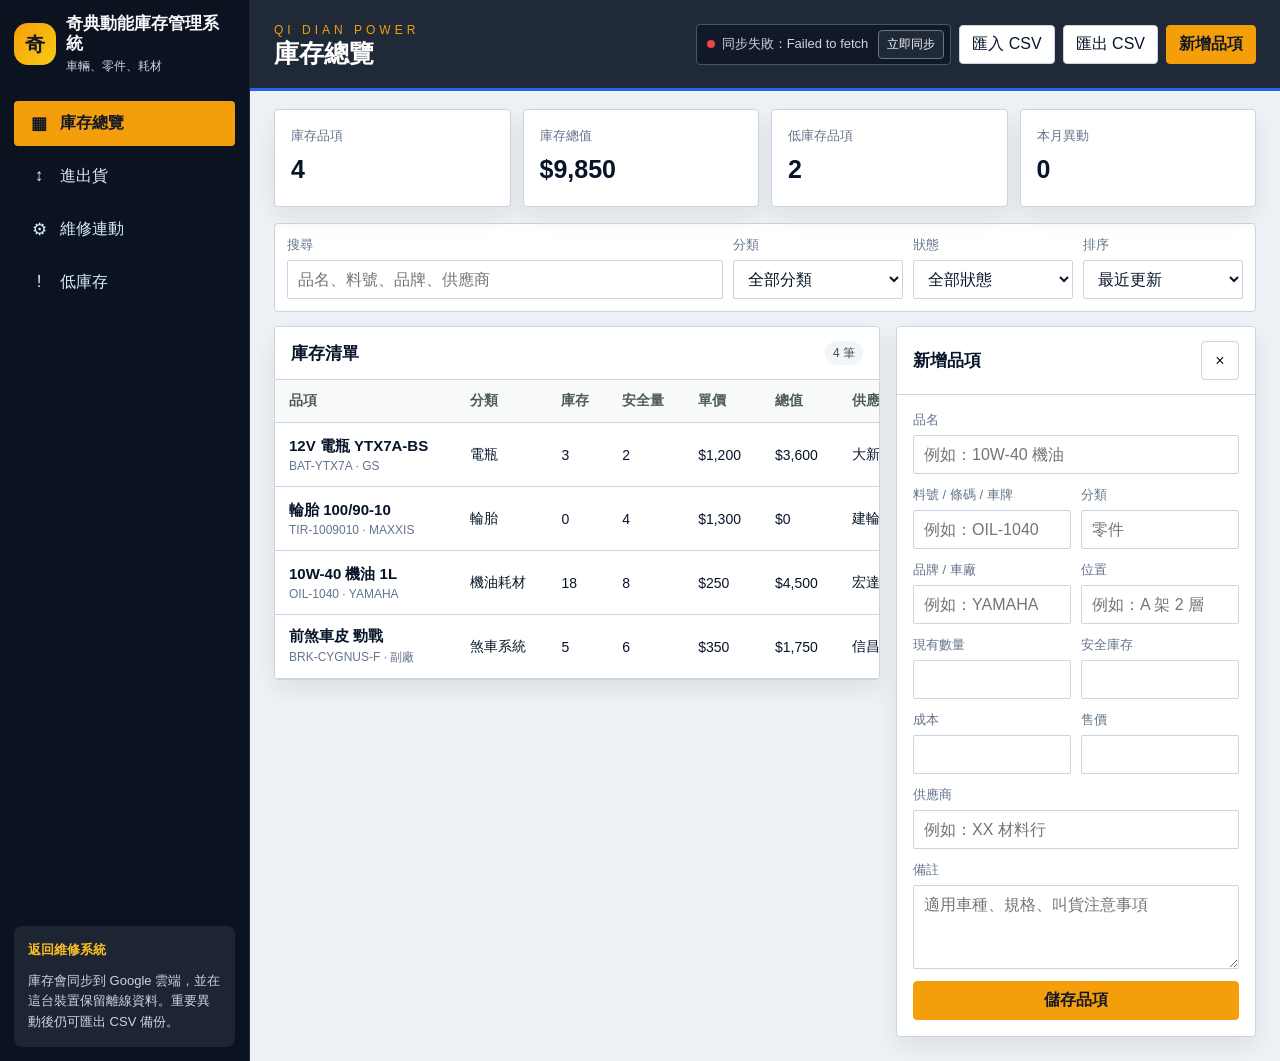
==== commit e570ff5f: "Add Google inventory sync" ====
--- a/inventory.html
+++ b/inventory.html
@@ -173,6 +173,53 @@
       flex-wrap: wrap;
     }
 
+    .cloud-sync {
+      min-height: 39px;
+      padding: 5px 6px 5px 10px;
+      border: 1px solid #475569;
+      border-radius: 4px;
+      background: #111827;
+      color: #cbd5e1;
+      display: flex;
+      align-items: center;
+      gap: 10px;
+      font-size: 13px;
+    }
+
+    .cloud-sync-label {
+      display: inline-flex;
+      align-items: center;
+      gap: 7px;
+      white-space: nowrap;
+    }
+
+    .cloud-sync-dot {
+      width: 8px;
+      height: 8px;
+      border-radius: 50%;
+      background: #f59e0b;
+      flex: 0 0 auto;
+    }
+
+    .cloud-sync[data-state="ok"] .cloud-sync-dot { background: #22c55e; }
+    .cloud-sync[data-state="error"] .cloud-sync-dot { background: #ef4444; }
+    .cloud-sync[data-state="working"] .cloud-sync-dot { animation: sync-pulse 1s ease-in-out infinite; }
+
+    .cloud-sync .btn {
+      min-height: 29px;
+      padding: 4px 8px;
+      border-color: #64748b;
+      background: #1f2937;
+      color: #f8fafc;
+      font-size: 12px;
+    }
+
+    .cloud-sync .btn:disabled { cursor: wait; opacity: .65; }
+
+    @keyframes sync-pulse {
+      50% { opacity: .35; }
+    }
+
     .btn {
       border: 1px solid var(--line);
       border-radius: 4px;
@@ -620,6 +667,8 @@
       .sync-summary { grid-template-columns: 1fr; }
       .actions { width: 100%; }
       .actions .btn { flex: 1 1 auto; }
+      .cloud-sync { width: 100%; justify-content: space-between; }
+      .cloud-sync .btn { flex: 0 0 auto; }
     }
   </style>
 </head>
@@ -641,7 +690,7 @@
       </nav>
       <div class="sidebar-note">
         <a class="side-link" href="index.html">返回維修系統</a>
-        資料會保存在這台電腦的瀏覽器中。換瀏覽器或清除網站資料前，請先匯出 CSV 備份。
+        庫存會同步到 Google 雲端，並在這台裝置保留離線資料。重要異動後仍可匯出 CSV 備份。
       </div>
     </aside>
 
@@ -652,6 +701,10 @@
           <h2 id="viewTitle">庫存總覽</h2>
         </div>
         <div class="actions">
+          <div class="cloud-sync" id="cloudSync" data-state="working" role="status" aria-live="polite">
+            <span class="cloud-sync-label"><span class="cloud-sync-dot"></span><span id="cloudSyncText">Google 雲端連線中</span></span>
+            <button class="btn" id="syncNowBtn" type="button">立即同步</button>
+          </div>
           <button class="btn" id="importBtn">匯入 CSV</button>
           <button class="btn" id="exportBtn">匯出 CSV</button>
           <button class="btn primary" id="newItemBtn">新增品項</button>
@@ -942,6 +995,12 @@
     const STORAGE_KEY = "motorcycle-shop-inventory-v1";
     const LOG_KEY = "motorcycle-shop-inventory-logs-v1";
     const REPAIR_KEY = "shaochi_v14_data";
+    const LOCAL_SYNC_KEY = "qidian-inventory-cloud-sync-v1";
+    const CLOUD_INVENTORY_KEY = "_qidianInventorySync";
+    const CLOUD_REPAIR_META_KEY = "_shaochiSyncMeta";
+    const CLOUD_CATALOG_MARKER = "__shaochi_cloud_meta__";
+    const CLOUD_API_URL = "https://script.google.com/macros/s/AKfycbw5xe6EfThaRG5R1WuM9tJN1wt3rnWczF0MOerC3RqmPtSdpg2BqsxAFU8MHZMG3-xw/exec";
+    const hadLocalInventory = localStorage.getItem(STORAGE_KEY) !== null;
 
     const defaultItems = [
       { id: crypto.randomUUID(), name: "10W-40 機油 1L", sku: "OIL-1040", category: "機油耗材", brand: "YAMAHA", location: "A1", stock: 18, min: 8, cost: 150, price: 250, supplier: "宏達材料", note: "常用保養品", updatedAt: new Date().toISOString() },
@@ -952,12 +1011,15 @@
 
     let items = loadItems();
     let logs = loadLogs();
+    let localSyncMeta = loadLocalSyncMeta();
     let currentMoveType = "in";
     let currentScanType = "in";
     let cameraStream = null;
     let cameraDetector = null;
     let cameraLoopActive = false;
     let lastCameraCode = "";
+    let cloudSyncTimer = null;
+    let cloudSyncInFlight = false;
 
     const els = {
       viewTitle: document.querySelector("#viewTitle"),
@@ -1001,6 +1063,9 @@
       exportBtn: document.querySelector("#exportBtn"),
       importBtn: document.querySelector("#importBtn"),
       importFile: document.querySelector("#importFile"),
+      cloudSync: document.querySelector("#cloudSync"),
+      cloudSyncText: document.querySelector("#cloudSyncText"),
+      syncNowBtn: document.querySelector("#syncNowBtn"),
       scanForm: document.querySelector("#scanForm"),
       scanCode: document.querySelector("#scanCode"),
       scanQty: document.querySelector("#scanQty"),
@@ -1036,6 +1101,10 @@
       els.moveDate.valueAsDate = new Date();
       bindEvents();
       render();
+      syncInventory();
+      window.setInterval(() => {
+        if (!document.hidden) syncInventory();
+      }, 45000);
     }
 
     function bindEvents() {
@@ -1051,6 +1120,7 @@
       els.exportBtn.addEventListener("click", exportCsv);
       els.importBtn.addEventListener("click", () => els.importFile.click());
       els.importFile.addEventListener("change", importCsv);
+      els.syncNowBtn.addEventListener("click", () => syncInventory({ force: true }));
       els.scanTabs.forEach(tab => tab.addEventListener("click", () => setScanType(tab.dataset.scanType)));
       els.scanForm.addEventListener("submit", saveScannedMovement);
       els.startCameraBtn.addEventListener("click", startCameraScan);
@@ -1059,6 +1129,9 @@
       els.moveForm.addEventListener("submit", saveMovement);
       els.clearLogsBtn.addEventListener("click", clearLogs);
       els.refreshRepairBtn.addEventListener("click", renderRepairLink);
+      document.addEventListener("visibilitychange", () => {
+        if (!document.hidden) queueCloudSync(250);
+      });
     }
 
     function loadItems() {
@@ -1076,9 +1149,267 @@
       try { return JSON.parse(saved); } catch { return []; }
     }
 
-    function persist() {
+    function persist(options = {}) {
       localStorage.setItem(STORAGE_KEY, JSON.stringify(items));
       localStorage.setItem(LOG_KEY, JSON.stringify(logs));
+      if (options.fromCloud) return;
+      localSyncMeta = {
+        ...localSyncMeta,
+        updatedAt: new Date().toISOString(),
+        dirty: true
+      };
+      saveLocalSyncMeta();
+      setCloudSyncStatus("有新異動，等待同步", "idle");
+      queueCloudSync();
+    }
+
+    function loadLocalSyncMeta() {
+      let saved = null;
+      try { saved = JSON.parse(localStorage.getItem(LOCAL_SYNC_KEY) || "null"); } catch {}
+      const newestLocalTime = [...items, ...logs].reduce((latest, entry) => {
+        const value = entry.updatedAt || entry.createdAt || "";
+        return value > latest ? value : latest;
+      }, "");
+      return {
+        updatedAt: saved?.updatedAt || newestLocalTime || "",
+        lastSyncedAt: saved?.lastSyncedAt || "",
+        dirty: typeof saved?.dirty === "boolean" ? saved.dirty : hadLocalInventory,
+        deletedItems: normalizeTombstones(saved?.deletedItems),
+        deletedLogs: normalizeTombstones(saved?.deletedLogs)
+      };
+    }
+
+    function normalizeTombstones(value) {
+      if (!Array.isArray(value)) return [];
+      return value
+        .filter(entry => entry && entry.id)
+        .map(entry => ({ id: String(entry.id), deletedAt: entry.deletedAt || new Date(0).toISOString() }));
+    }
+
+    function saveLocalSyncMeta() {
+      localStorage.setItem(LOCAL_SYNC_KEY, JSON.stringify(localSyncMeta));
+    }
+
+    function setCloudSyncStatus(message, state = "idle") {
+      els.cloudSync.dataset.state = state;
+      els.cloudSyncText.textContent = message;
+      els.syncNowBtn.disabled = state === "working";
+    }
+
+    function queueCloudSync(delay = 1000) {
+      clearTimeout(cloudSyncTimer);
+      cloudSyncTimer = setTimeout(() => syncInventory(), delay);
+    }
+
+    async function fetchCloudData() {
+      const joiner = CLOUD_API_URL.includes("?") ? "&" : "?";
+      const response = await fetch(`${CLOUD_API_URL}${joiner}action=getAll&t=${Date.now()}`, { cache: "no-store" });
+      const payload = await response.json();
+      if (!response.ok || payload?.ok === false) {
+        throw new Error(payload?.message || payload?.error || `HTTP ${response.status}`);
+      }
+      return payload?.data && typeof payload.data === "object" ? payload.data : payload;
+    }
+
+    function extractCloudInventory(cloudData) {
+      const catalog = Array.isArray(cloudData?.catalog) ? cloudData.catalog : [];
+      const carrier = catalog.find(entry => entry && typeof entry === "object" && (
+        entry[CLOUD_REPAIR_META_KEY]?.settings?.[CLOUD_INVENTORY_KEY] || entry[CLOUD_INVENTORY_KEY]
+      ));
+      const cloudInventory = carrier?.[CLOUD_REPAIR_META_KEY]?.settings?.[CLOUD_INVENTORY_KEY]
+        || carrier?.[CLOUD_INVENTORY_KEY];
+      if (!cloudInventory || !Array.isArray(cloudInventory.items) || !Array.isArray(cloudInventory.logs)) return null;
+      return {
+        schema: 1,
+        updatedAt: cloudInventory.updatedAt || "",
+        items: cloudInventory.items,
+        logs: cloudInventory.logs,
+        deletedItems: normalizeTombstones(cloudInventory.deletedItems),
+        deletedLogs: normalizeTombstones(cloudInventory.deletedLogs)
+      };
+    }
+
+    function mergeTombstones(first, second) {
+      const merged = new Map();
+      [...normalizeTombstones(first), ...normalizeTombstones(second)].forEach(entry => {
+        const current = merged.get(entry.id);
+        if (!current || entry.deletedAt > current.deletedAt) merged.set(entry.id, entry);
+      });
+      return [...merged.values()];
+    }
+
+    function mergeEntities(first, second, timeKey) {
+      const merged = new Map();
+      [...first, ...second].forEach(entry => {
+        if (!entry?.id) return;
+        const current = merged.get(entry.id);
+        const entryTime = entry[timeKey] || "";
+        const currentTime = current?.[timeKey] || "";
+        if (!current || entryTime >= currentTime) merged.set(entry.id, { ...entry });
+      });
+      return [...merged.values()];
+    }
+
+    function mergeInventoryState(cloudInventory) {
+      const deletedItems = mergeTombstones(cloudInventory.deletedItems, localSyncMeta.deletedItems);
+      const deletedLogs = mergeTombstones(cloudInventory.deletedLogs, localSyncMeta.deletedLogs);
+      const deletedItemIds = new Set(deletedItems.map(entry => entry.id));
+      const deletedLogIds = new Set(deletedLogs.map(entry => entry.id));
+      const mergedItems = mergeEntities(cloudInventory.items, items, "updatedAt")
+        .filter(entry => !deletedItemIds.has(String(entry.id)))
+        .sort((a, b) => String(b.updatedAt || "").localeCompare(String(a.updatedAt || "")));
+      const mergedLogs = mergeEntities(cloudInventory.logs, logs, "createdAt")
+        .filter(entry => !deletedLogIds.has(String(entry.id)))
+        .sort((a, b) => String(a.createdAt || "").localeCompare(String(b.createdAt || "")));
+      return {
+        schema: 1,
+        updatedAt: new Date().toISOString(),
+        items: mergedItems,
+        logs: mergedLogs,
+        deletedItems,
+        deletedLogs
+      };
+    }
+
+    function currentInventoryPayload() {
+      return {
+        schema: 1,
+        updatedAt: localSyncMeta.updatedAt || new Date().toISOString(),
+        items,
+        logs,
+        deletedItems: normalizeTombstones(localSyncMeta.deletedItems),
+        deletedLogs: normalizeTombstones(localSyncMeta.deletedLogs)
+      };
+    }
+
+    function applyCloudInventory(cloudInventory) {
+      items = cloudInventory.items.map(entry => ({ ...entry }));
+      logs = cloudInventory.logs.map(entry => ({ ...entry }));
+      localSyncMeta = {
+        updatedAt: cloudInventory.updatedAt || new Date().toISOString(),
+        lastSyncedAt: new Date().toISOString(),
+        dirty: false,
+        deletedItems: normalizeTombstones(cloudInventory.deletedItems),
+        deletedLogs: normalizeTombstones(cloudInventory.deletedLogs)
+      };
+      localStorage.setItem(STORAGE_KEY, JSON.stringify(items));
+      localStorage.setItem(LOG_KEY, JSON.stringify(logs));
+      saveLocalSyncMeta();
+      render();
+    }
+
+    function buildCloudSaveData(cloudData, inventoryPayload) {
+      const catalog = Array.isArray(cloudData?.catalog)
+        ? cloudData.catalog.map(entry => entry && typeof entry === "object" ? { ...entry } : entry)
+        : [];
+      let carrierIndex = catalog.findIndex(entry => entry && typeof entry === "object" && entry[CLOUD_REPAIR_META_KEY]);
+      if (carrierIndex < 0) carrierIndex = catalog.findIndex(entry => entry && typeof entry === "object");
+      if (carrierIndex < 0) {
+        catalog.push({ cat: CLOUD_CATALOG_MARKER, name: CLOUD_CATALOG_MARKER, price: 0, cost: 0 });
+        carrierIndex = 0;
+      }
+      const repairMeta = catalog[carrierIndex][CLOUD_REPAIR_META_KEY] && typeof catalog[carrierIndex][CLOUD_REPAIR_META_KEY] === "object"
+        ? catalog[carrierIndex][CLOUD_REPAIR_META_KEY]
+        : {};
+      catalog[carrierIndex] = {
+        ...catalog[carrierIndex],
+        [CLOUD_REPAIR_META_KEY]: {
+          ...repairMeta,
+          settings: {
+            ...(repairMeta.settings && typeof repairMeta.settings === "object" ? repairMeta.settings : {}),
+            [CLOUD_INVENTORY_KEY]: inventoryPayload
+          }
+        }
+      };
+      return { ...cloudData, catalog };
+    }
+
+    async function uploadCloudInventory(cloudData, inventoryPayload) {
+      const cloudSaveData = buildCloudSaveData(cloudData, inventoryPayload);
+      const response = await fetch(CLOUD_API_URL, {
+        method: "POST",
+        headers: { "Content-Type": "text/plain;charset=utf-8" },
+        body: JSON.stringify({ action: "saveAll", data: cloudSaveData })
+      });
+      const payload = await response.json();
+      if (!response.ok || payload?.ok === false) {
+        throw new Error(payload?.message || payload?.error || `HTTP ${response.status}`);
+      }
+
+      const changedDuringUpload = String(localSyncMeta.updatedAt || "") > String(inventoryPayload.updatedAt || "");
+      localSyncMeta = {
+        ...localSyncMeta,
+        updatedAt: changedDuringUpload ? localSyncMeta.updatedAt : inventoryPayload.updatedAt,
+        lastSyncedAt: new Date().toISOString(),
+        dirty: changedDuringUpload,
+        deletedItems: changedDuringUpload ? localSyncMeta.deletedItems : inventoryPayload.deletedItems,
+        deletedLogs: changedDuringUpload ? localSyncMeta.deletedLogs : inventoryPayload.deletedLogs
+      };
+      saveLocalSyncMeta();
+      if (changedDuringUpload) {
+        setCloudSyncStatus("已同步，仍有新異動", "idle");
+        queueCloudSync();
+      } else {
+        const time = new Date().toLocaleTimeString("zh-TW", { hour: "2-digit", minute: "2-digit" });
+        setCloudSyncStatus(`Google 雲端已同步 ${time}`, "ok");
+      }
+    }
+
+    async function syncInventory(options = {}) {
+      if (cloudSyncInFlight) return false;
+      cloudSyncInFlight = true;
+      setCloudSyncStatus("Google 雲端同步中", "working");
+      try {
+        const cloudData = await fetchCloudData();
+        const cloudInventory = extractCloudInventory(cloudData);
+        if (!cloudInventory) {
+          if (!options.force && !localSyncMeta.dirty && !hadLocalInventory) {
+            setCloudSyncStatus("雲端尚無庫存資料", "idle");
+            return true;
+          }
+          const initialPayload = currentInventoryPayload();
+          if (!initialPayload.updatedAt) initialPayload.updatedAt = new Date().toISOString();
+          await uploadCloudInventory(cloudData, initialPayload);
+          return true;
+        }
+
+        if (localSyncMeta.dirty) {
+          const mergedInventory = mergeInventoryState(cloudInventory);
+          items = mergedInventory.items;
+          logs = mergedInventory.logs;
+          localSyncMeta = {
+            ...localSyncMeta,
+            updatedAt: mergedInventory.updatedAt,
+            deletedItems: mergedInventory.deletedItems,
+            deletedLogs: mergedInventory.deletedLogs,
+            dirty: true
+          };
+          localStorage.setItem(STORAGE_KEY, JSON.stringify(items));
+          localStorage.setItem(LOG_KEY, JSON.stringify(logs));
+          saveLocalSyncMeta();
+          render();
+          await uploadCloudInventory(cloudData, mergedInventory);
+          return true;
+        }
+
+        applyCloudInventory(cloudInventory);
+        const time = new Date().toLocaleTimeString("zh-TW", { hour: "2-digit", minute: "2-digit" });
+        setCloudSyncStatus(`Google 雲端已同步 ${time}`, "ok");
+        return true;
+      } catch (error) {
+        setCloudSyncStatus(`同步失敗：${error.message}`, "error");
+        return false;
+      } finally {
+        cloudSyncInFlight = false;
+        els.syncNowBtn.disabled = false;
+      }
+    }
+
+    function recordCloudDeletion(type, ids) {
+      const key = type === "item" ? "deletedItems" : "deletedLogs";
+      const deletedAt = new Date().toISOString();
+      const tombstones = mergeTombstones(localSyncMeta[key], ids.map(id => ({ id, deletedAt })));
+      localSyncMeta = { ...localSyncMeta, [key]: tombstones };
     }
 
     function render() {
@@ -1397,6 +1728,9 @@
     window.deleteItem = function(id) {
       const item = items.find(current => current.id === id);
       if (!item || !confirm(`確定刪除「${item.name}」？`)) return;
+      const removedLogIds = logs.filter(log => log.itemId === id).map(log => log.id);
+      recordCloudDeletion("item", [id]);
+      if (removedLogIds.length) recordCloudDeletion("log", removedLogIds);
       items = items.filter(current => current.id !== id);
       logs = logs.filter(log => log.itemId !== id);
       persist();
@@ -1497,6 +1831,7 @@
         item.updatedAt = new Date().toISOString();
       }
 
+      recordCloudDeletion("log", [id]);
       logs = logs.filter(current => current.id !== id);
       persist();
       render();
@@ -1578,6 +1913,7 @@
 
     function clearLogs() {
       if (!logs.length || !confirm("確定清除所有進出貨紀錄？庫存數量不會回復。")) return;
+      recordCloudDeletion("log", logs.map(log => log.id));
       logs = [];
       persist();
       render();
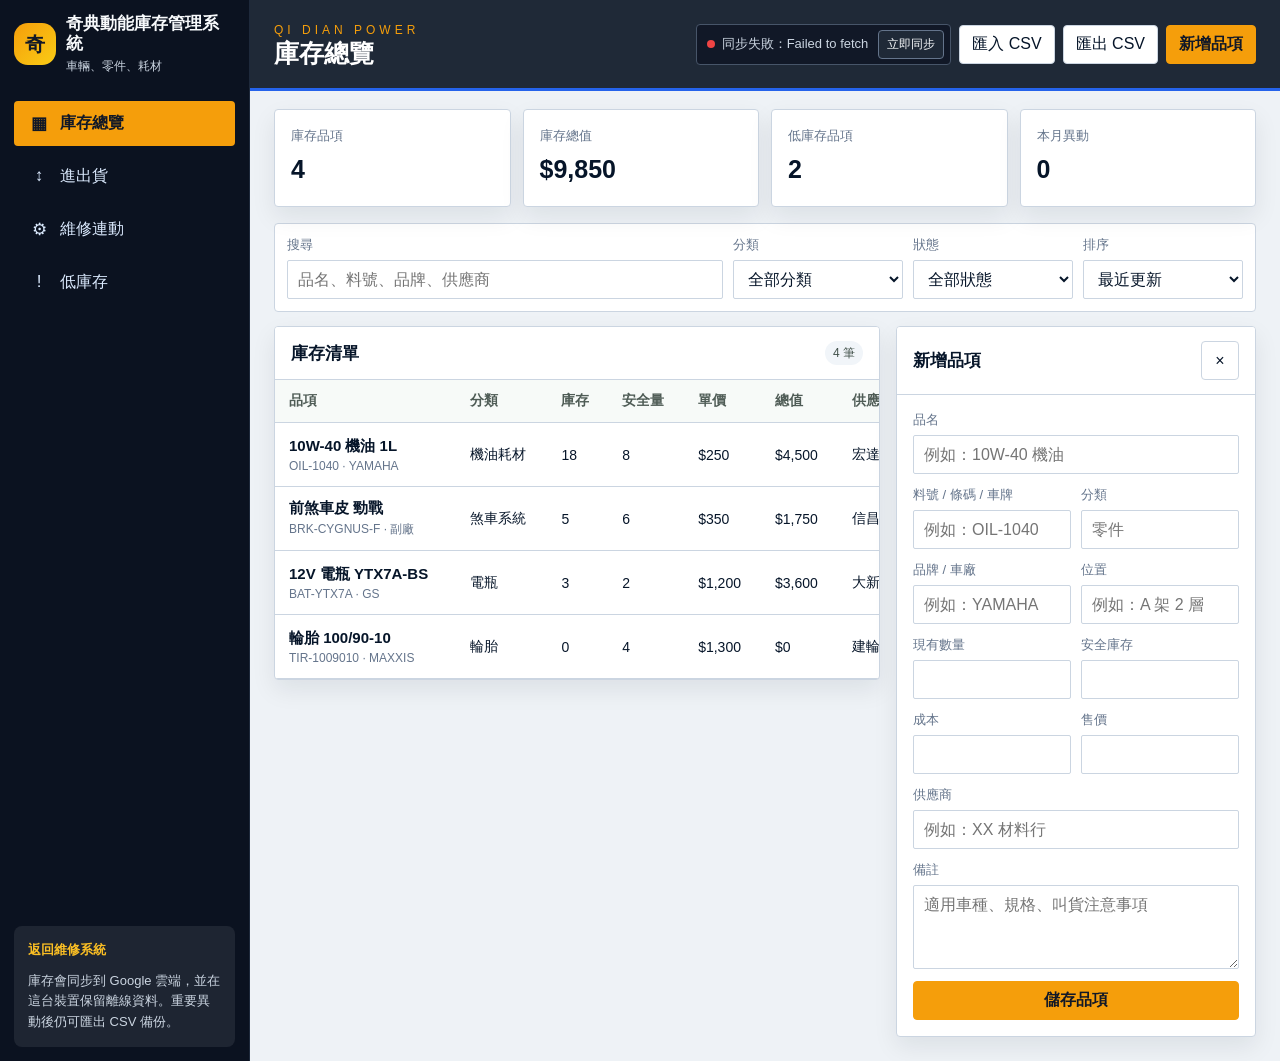
==== commit 23a617a9: "Automate repair inventory deductions" ====
--- a/inventory.html
+++ b/inventory.html
@@ -628,6 +628,12 @@
 
     .repair-done {
       color: var(--muted);
+      font-weight: 900;
+      font-size: 13px;
+    }
+
+    .repair-pending {
+      color: var(--primary-2);
       font-weight: 900;
       font-size: 13px;
     }
@@ -1020,6 +1026,9 @@
     let lastCameraCode = "";
     let cloudSyncTimer = null;
     let cloudSyncInFlight = false;
+    let syncedRepairOrders = null;
+    let cloudSyncReady = false;
+    let autoRepairDeductionScheduled = false;
 
     const els = {
       viewTitle: document.querySelector("#viewTitle"),
@@ -1361,6 +1370,9 @@
       setCloudSyncStatus("Google 雲端同步中", "working");
       try {
         const cloudData = await fetchCloudData();
+        syncedRepairOrders = Array.isArray(cloudData?.orders) ? cloudData.orders : [];
+        cloudSyncReady = true;
+        queueAutoRepairDeduction();
         const cloudInventory = extractCloudInventory(cloudData);
         if (!cloudInventory) {
           if (!options.force && !localSyncMeta.dirty && !hadLocalInventory) {
@@ -1538,6 +1550,7 @@
         </article>
       `).join("");
       els.repairEmpty.classList.toggle("hidden", rows.length > 0);
+      queueAutoRepairDeduction();
     }
 
     function repairPartRow(order, part) {
@@ -1545,9 +1558,12 @@
       const done = isRepairPartLinked(order, part);
       const stockText = matched ? `${matched.name}｜目前 ${matched.stock}` : "庫存內找不到相同品名或料號";
       let action = `<span class="repair-miss">先建立庫存品項</span>`;
-      if (matched && done) action = `<span class="repair-done">已扣庫存</span>`;
+      if (matched && done) action = `<span class="repair-done">已自動扣庫存</span>`;
       if (matched && !done) {
-        action = `<button class="btn primary" onclick="applyRepairPart('${encodeURIComponent(repairOrderId(order))}', '${encodeURIComponent(part.name)}')">扣庫存</button>`;
+        const remainingQty = Math.max(0, part.qty - repairPartDeductedQty(order, part));
+        action = matched.stock >= remainingQty
+          ? `<span class="repair-pending">自動扣庫存中</span>`
+          : `<span class="repair-miss">庫存不足，補貨後自動扣</span>`;
       }
       return `
         <div class="repair-part">
@@ -1561,7 +1577,8 @@
     function loadRepairOrders() {
       try {
         const data = JSON.parse(localStorage.getItem(REPAIR_KEY) || "{}");
-        return (Array.isArray(data.orders) ? data.orders : [])
+        const sourceOrders = Array.isArray(syncedRepairOrders) ? syncedRepairOrders : (Array.isArray(data.orders) ? data.orders : []);
+        return sourceOrders
           .filter(order => !String(order.type || order.status || "").includes("估價"))
           .sort((a, b) => new Date(dateKey(b.date || b.createdAt || b.updatedAt)) - new Date(dateKey(a.date || a.createdAt || a.updatedAt)));
       } catch {
@@ -1617,8 +1634,43 @@
     }
 
     function isRepairPartLinked(order, part) {
+      return repairPartDeductedQty(order, part) >= part.qty;
+    }
+
+    function repairPartDeductedQty(order, part) {
       const key = repairLogKey(order, part);
-      return logs.some(log => log.source === "repair" && log.repairKey === key);
+      return logs
+        .filter(log => log.source === "repair" && log.repairKey === key && log.type === "out")
+        .reduce((sum, log) => sum + Number(log.qty || 0), 0);
+    }
+
+    function queueAutoRepairDeduction() {
+      if (!cloudSyncReady || autoRepairDeductionScheduled) return;
+      autoRepairDeductionScheduled = true;
+      setTimeout(() => {
+        autoRepairDeductionScheduled = false;
+        const deductions = [];
+        loadRepairOrders().forEach(order => {
+          parseRepairItems(order.items).forEach(part => {
+            const item = matchInventoryItem(part);
+            if (!item) return;
+            const remainingQty = Math.max(0, part.qty - repairPartDeductedQty(order, part));
+            if (!remainingQty || item.stock < remainingQty) return;
+            const orderDate = dateKey(order.date || order.createdAt || order.updatedAt) || new Date().toISOString().slice(0, 10);
+            const result = adjustStock(item, "out", remainingQty, orderDate, `維修工單 ${order.plate || ""} 自動扣庫存：${part.name}`, "repair", {
+              source: "repair",
+              repairKey: repairLogKey(order, part),
+              repairOrderId: repairOrderId(order),
+              repairPlate: order.plate || "",
+              repairPartName: part.name
+            });
+            if (result.ok) deductions.push({ name: part.name, qty: remainingQty });
+          });
+        });
+        if (!deductions.length) return;
+        persist();
+        render();
+      }, 0);
     }
 
     window.applyRepairPart = function(encodedOrderId, encodedPartName) {
